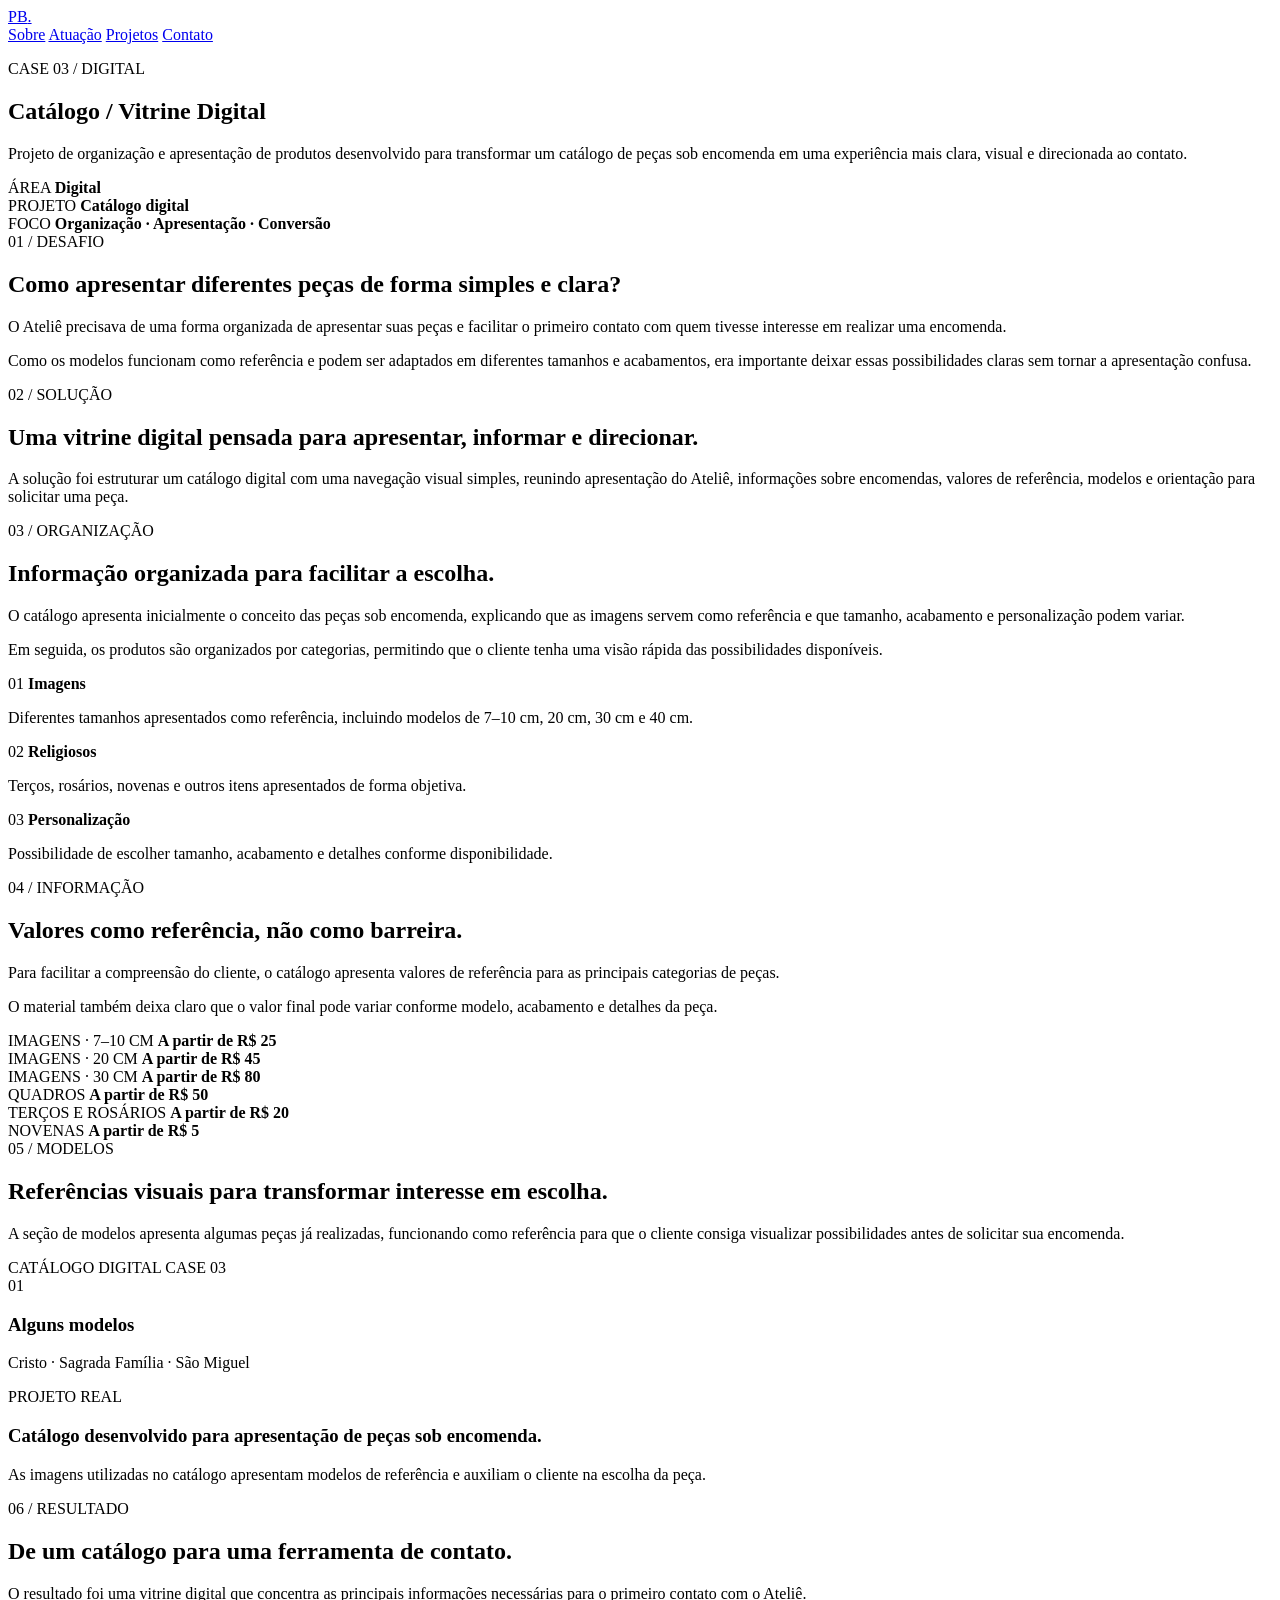
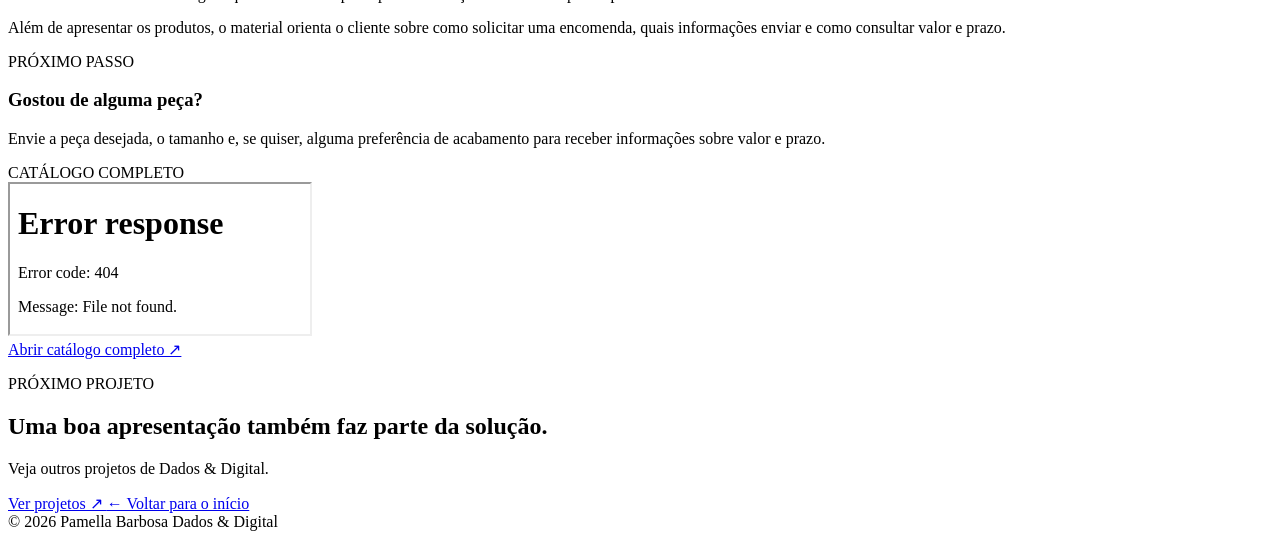
==== case-catalogo.html @ 84d7e85f "Create case-catalogo.html" ====
<!DOCTYPE html>
<html lang="pt-BR">
<head>
  <meta charset="UTF-8">
  <meta name="viewport" content="width=device-width, initial-scale=1.0">

  <meta
    name="description"
    content="Case — Catálogo / Vitrine Digital desenvolvido para apresentação de peças sob encomenda."
  >

  <title>Catálogo / Vitrine Digital | Pamella Barbosa</title>

  <link rel="stylesheet" href="case-catalogo.css">
</head>

<body>

  <!-- =====================================================
       HEADER
       ===================================================== -->

  <header class="header">
    <a class="logo" href="index.html">
      PB<span>.</span>
    </a>

    <nav>
      <a href="index.html#sobre">Sobre</a>
      <a href="index.html#frentes">Atuação</a>
      <a href="index.html#projetos">Projetos</a>
      <a href="index.html#contato">Contato</a>
    </nav>
  </header>


  <main>

    <!-- =====================================================
         HERO DA CASE
         ===================================================== -->

    <section class="case-hero">

      <div class="case-hero-content">

        <p class="section-label">
          CASE 03 / DIGITAL
        </p>

        <h1>
          Catálogo /
          <span>Vitrine Digital</span>
        </h1>

        <p class="case-intro">
          Projeto de organização e apresentação de produtos desenvolvido
          para transformar um catálogo de peças sob encomenda em uma
          experiência mais clara, visual e direcionada ao contato.
        </p>

      </div>


      <!-- =================================================
           META
           ================================================= -->

      <div class="case-meta">

        <div>
          <span>ÁREA</span>
          <strong>Digital</strong>
        </div>

        <div>
          <span>PROJETO</span>
          <strong>Catálogo digital</strong>
        </div>

        <div>
          <span>FOCO</span>
          <strong>Organização · Apresentação · Conversão</strong>
        </div>

      </div>

    </section>


    <!-- =====================================================
         DESAFIO
         ===================================================== -->

    <section class="case-section">

      <div class="section-label">
        01 / DESAFIO
      </div>

      <div class="case-grid">

        <h2>
          Como apresentar diferentes peças de forma simples e clara?
        </h2>

        <div class="case-text">

          <p>
            O Ateliê precisava de uma forma organizada de apresentar suas
            peças e facilitar o primeiro contato com quem tivesse interesse
            em realizar uma encomenda.
          </p>

          <p>
            Como os modelos funcionam como referência e podem ser adaptados
            em diferentes tamanhos e acabamentos, era importante deixar
            essas possibilidades claras sem tornar a apresentação confusa.
          </p>

        </div>

      </div>

    </section>


    <!-- =====================================================
         SOLUÇÃO
         ===================================================== -->

    <section class="case-section">

      <div class="section-label">
        02 / SOLUÇÃO
      </div>

      <div class="case-highlight">

        <h2>
          Uma vitrine digital pensada para apresentar,
          informar e direcionar.
        </h2>

        <p>
          A solução foi estruturar um catálogo digital com uma navegação
          visual simples, reunindo apresentação do Ateliê, informações
          sobre encomendas, valores de referência, modelos e orientação
          para solicitar uma peça.
        </p>

      </div>

    </section>


    <!-- =====================================================
         ORGANIZAÇÃO
         ===================================================== -->

    <section class="case-section">

      <div class="section-label">
        03 / ORGANIZAÇÃO
      </div>

      <div class="case-grid">

        <h2>
          Informação organizada para facilitar a escolha.
        </h2>

        <div class="case-text">

          <p>
            O catálogo apresenta inicialmente o conceito das peças sob
            encomenda, explicando que as imagens servem como referência
            e que tamanho, acabamento e personalização podem variar.
          </p>

          <p>
            Em seguida, os produtos são organizados por categorias,
            permitindo que o cliente tenha uma visão rápida das
            possibilidades disponíveis.
          </p>

        </div>

      </div>


      <!-- =================================================
           CATEGORIAS
           ================================================= -->

      <div class="technology-grid">

        <article class="technology">
          <span>01</span>

          <strong>Imagens</strong>

          <p>
            Diferentes tamanhos apresentados como referência,
            incluindo modelos de 7–10 cm, 20 cm, 30 cm e 40 cm.
          </p>
        </article>


        <article class="technology">
          <span>02</span>

          <strong>Religiosos</strong>

          <p>
            Terços, rosários, novenas e outros itens apresentados
            de forma objetiva.
          </p>
        </article>


        <article class="technology">
          <span>03</span>

          <strong>Personalização</strong>

          <p>
            Possibilidade de escolher tamanho, acabamento e detalhes
            conforme disponibilidade.
          </p>
        </article>

      </div>

    </section>


    <!-- =====================================================
         VALORES
         ===================================================== -->

    <section class="case-section">

      <div class="section-label">
        04 / INFORMAÇÃO
      </div>

      <div class="case-grid">

        <h2>
          Valores como referência, não como barreira.
        </h2>

        <div class="case-text">

          <p>
            Para facilitar a compreensão do cliente, o catálogo apresenta
            valores de referência para as principais categorias de peças.
          </p>

          <p>
            O material também deixa claro que o valor final pode variar
            conforme modelo, acabamento e detalhes da peça.
          </p>

        </div>

      </div>


      <!-- =================================================
           TABELA DE VALORES
           ================================================= -->

      <div class="price-list">

        <div class="price-item">
          <span>IMAGENS · 7–10 CM</span>
          <strong>A partir de R$ 25</strong>
        </div>

        <div class="price-item">
          <span>IMAGENS · 20 CM</span>
          <strong>A partir de R$ 45</strong>
        </div>

        <div class="price-item">
          <span>IMAGENS · 30 CM</span>
          <strong>A partir de R$ 80</strong>
        </div>

        <div class="price-item">
          <span>QUADROS</span>
          <strong>A partir de R$ 50</strong>
        </div>

        <div class="price-item">
          <span>TERÇOS E ROSÁRIOS</span>
          <strong>A partir de R$ 20</strong>
        </div>

        <div class="price-item">
          <span>NOVENAS</span>
          <strong>A partir de R$ 5</strong>
        </div>

      </div>

    </section>


    <!-- =====================================================
         MODELOS
         ===================================================== -->

    <section class="case-section">

      <div class="section-label">
        05 / MODELOS
      </div>

      <div class="case-grid">

        <h2>
          Referências visuais para transformar interesse em escolha.
        </h2>

        <div class="case-text">

          <p>
            A seção de modelos apresenta algumas peças já realizadas,
            funcionando como referência para que o cliente consiga
            visualizar possibilidades antes de solicitar sua encomenda.
          </p>

        </div>

      </div>


      <!-- =================================================
           PREVIEW DO CATÁLOGO
           ================================================= -->

      <div class="catalog-preview">

        <div class="catalog-frame">

          <div class="catalog-top">
            <span>CATÁLOGO DIGITAL</span>
            <span>CASE 03</span>
          </div>

          <div class="catalog-content">

            <span class="catalog-number">01</span>

            <h3>
              Alguns modelos
            </h3>

            <p>
              Cristo · Sagrada Família · São Miguel
            </p>

          </div>

        </div>


        <div class="catalog-info">

          <span>PROJETO REAL</span>

          <h3>
            Catálogo desenvolvido para apresentação
            de peças sob encomenda.
          </h3>

          <p>
            As imagens utilizadas no catálogo apresentam modelos
            de referência e auxiliam o cliente na escolha da peça.
          </p>

        </div>

      </div>

    </section>


    <!-- =====================================================
         RESULTADO
         ===================================================== -->

    <section class="case-section">

      <div class="section-label">
        06 / RESULTADO
      </div>

      <div class="case-grid">

        <h2>
          De um catálogo para uma ferramenta de contato.
        </h2>

        <div class="case-text">

          <p>
            O resultado foi uma vitrine digital que concentra as
            principais informações necessárias para o primeiro contato
            com o Ateliê.
          </p>

          <p>
            Além de apresentar os produtos, o material orienta o cliente
            sobre como solicitar uma encomenda, quais informações enviar
            e como consultar valor e prazo.
          </p>

        </div>

      </div>


      <!-- =================================================
           CTA DO CATÁLOGO
           ================================================= -->

      <div class="result-box">

        <span>PRÓXIMO PASSO</span>

        <h3>
          Gostou de alguma peça?
        </h3>

        <p>
          Envie a peça desejada, o tamanho e, se quiser,
          alguma preferência de acabamento para receber
          informações sobre valor e prazo.
        </p>

      </div>

    </section>


    <!-- =====================================================
         CATÁLOGO COMPLETO
         ===================================================== -->

    <section class="case-section catalog-final">

      <div class="section-label">
        CATÁLOGO COMPLETO
      </div>

      <div class="catalog-embed">

        <iframe
          src="catalogo.pdf"
          title="Catálogo digital"
        ></iframe>

      </div>

      <a
        class="button primary"
        href="catalogo.pdf"
        target="_blank"
        rel="noopener noreferrer"
      >
        Abrir catálogo completo ↗
      </a>

    </section>


    <!-- =====================================================
         CTA FINAL
         ===================================================== -->

    <section class="case-cta">

      <p class="section-label">
        PRÓXIMO PROJETO
      </p>

      <h2>
        Uma boa apresentação também faz parte da solução.
      </h2>

      <p>
        Veja outros projetos de Dados & Digital.
      </p>

      <a
        class="button primary"
        href="index.html#projetos"
      >
        Ver projetos ↗
      </a>

      <a
        class="back-link"
        href="index.html"
      >
        ← Voltar para o início
      </a>

    </section>

  </main>


  <!-- =====================================================
       FOOTER
       ===================================================== -->

  <footer>

    <span>
      © 2026 Pamella Barbosa
    </span>

    <span>
      Dados & Digital
    </span>

  </footer>

</body>
</html>
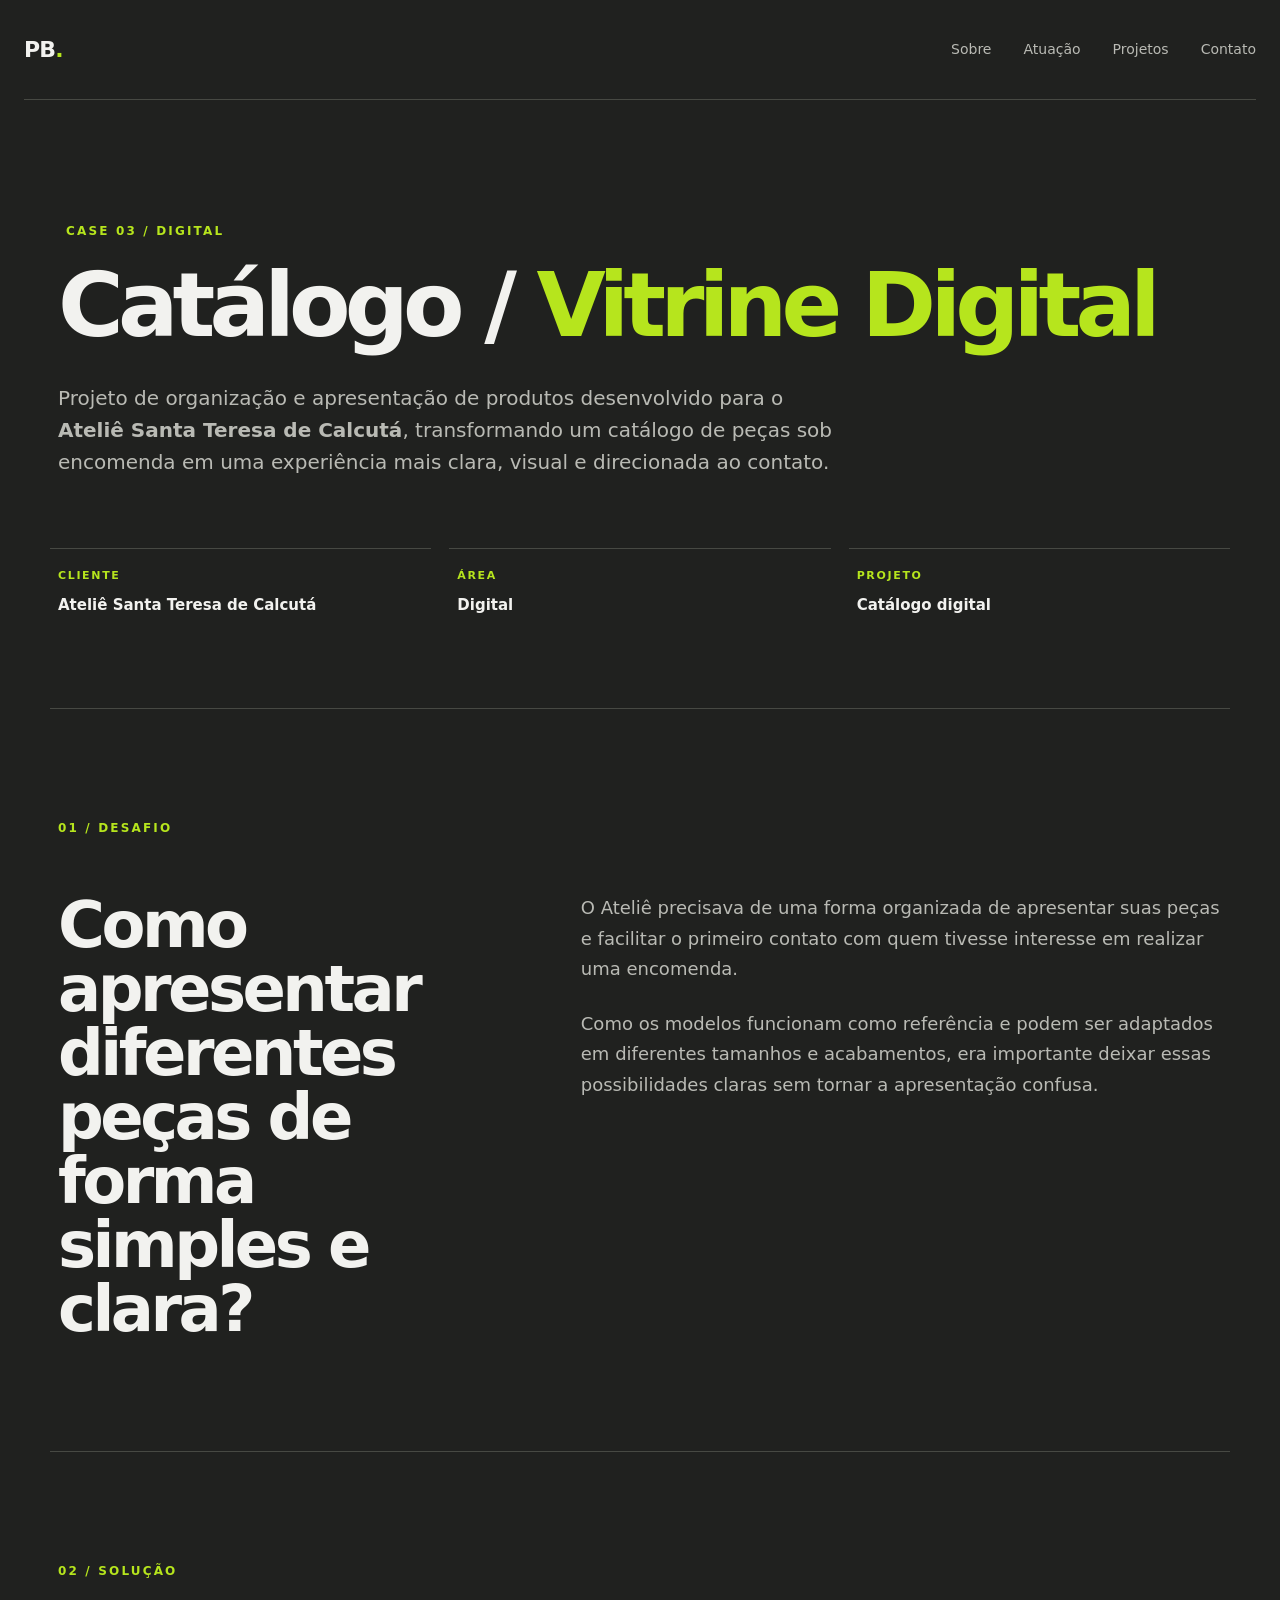
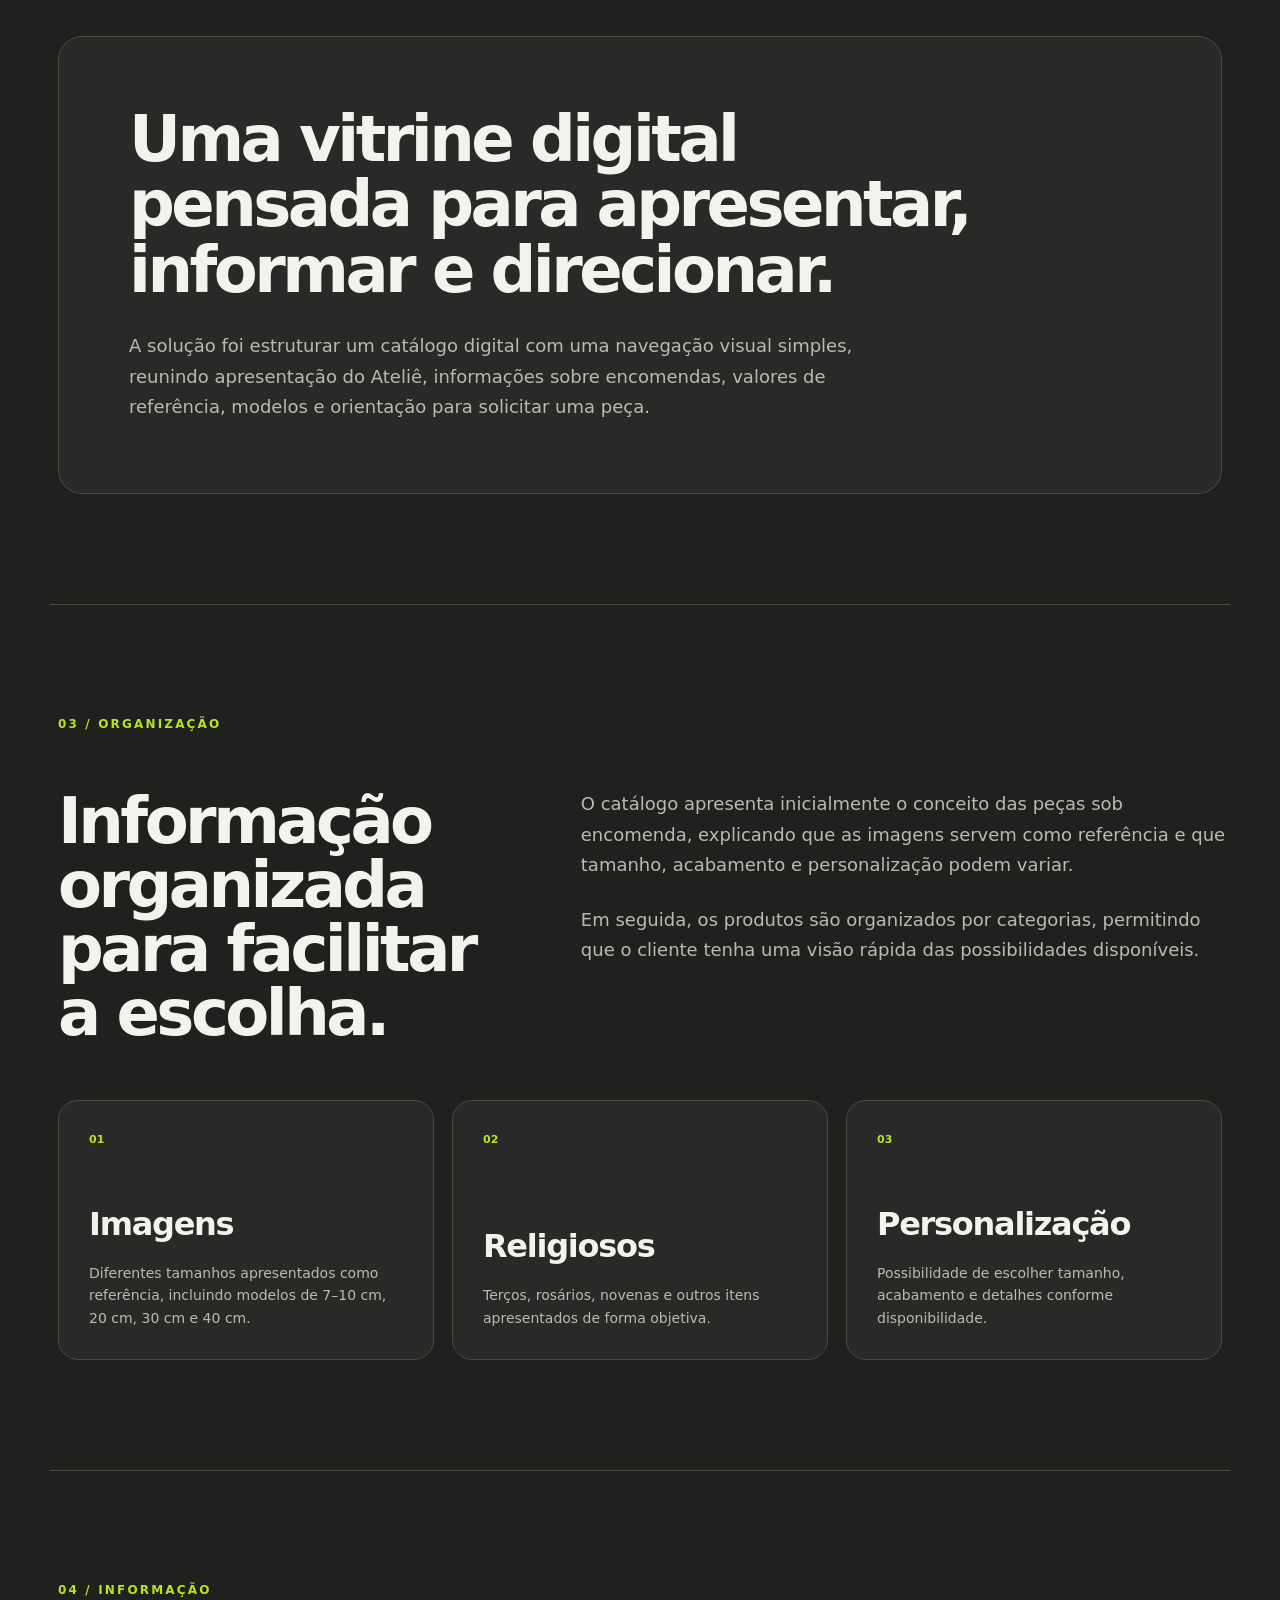
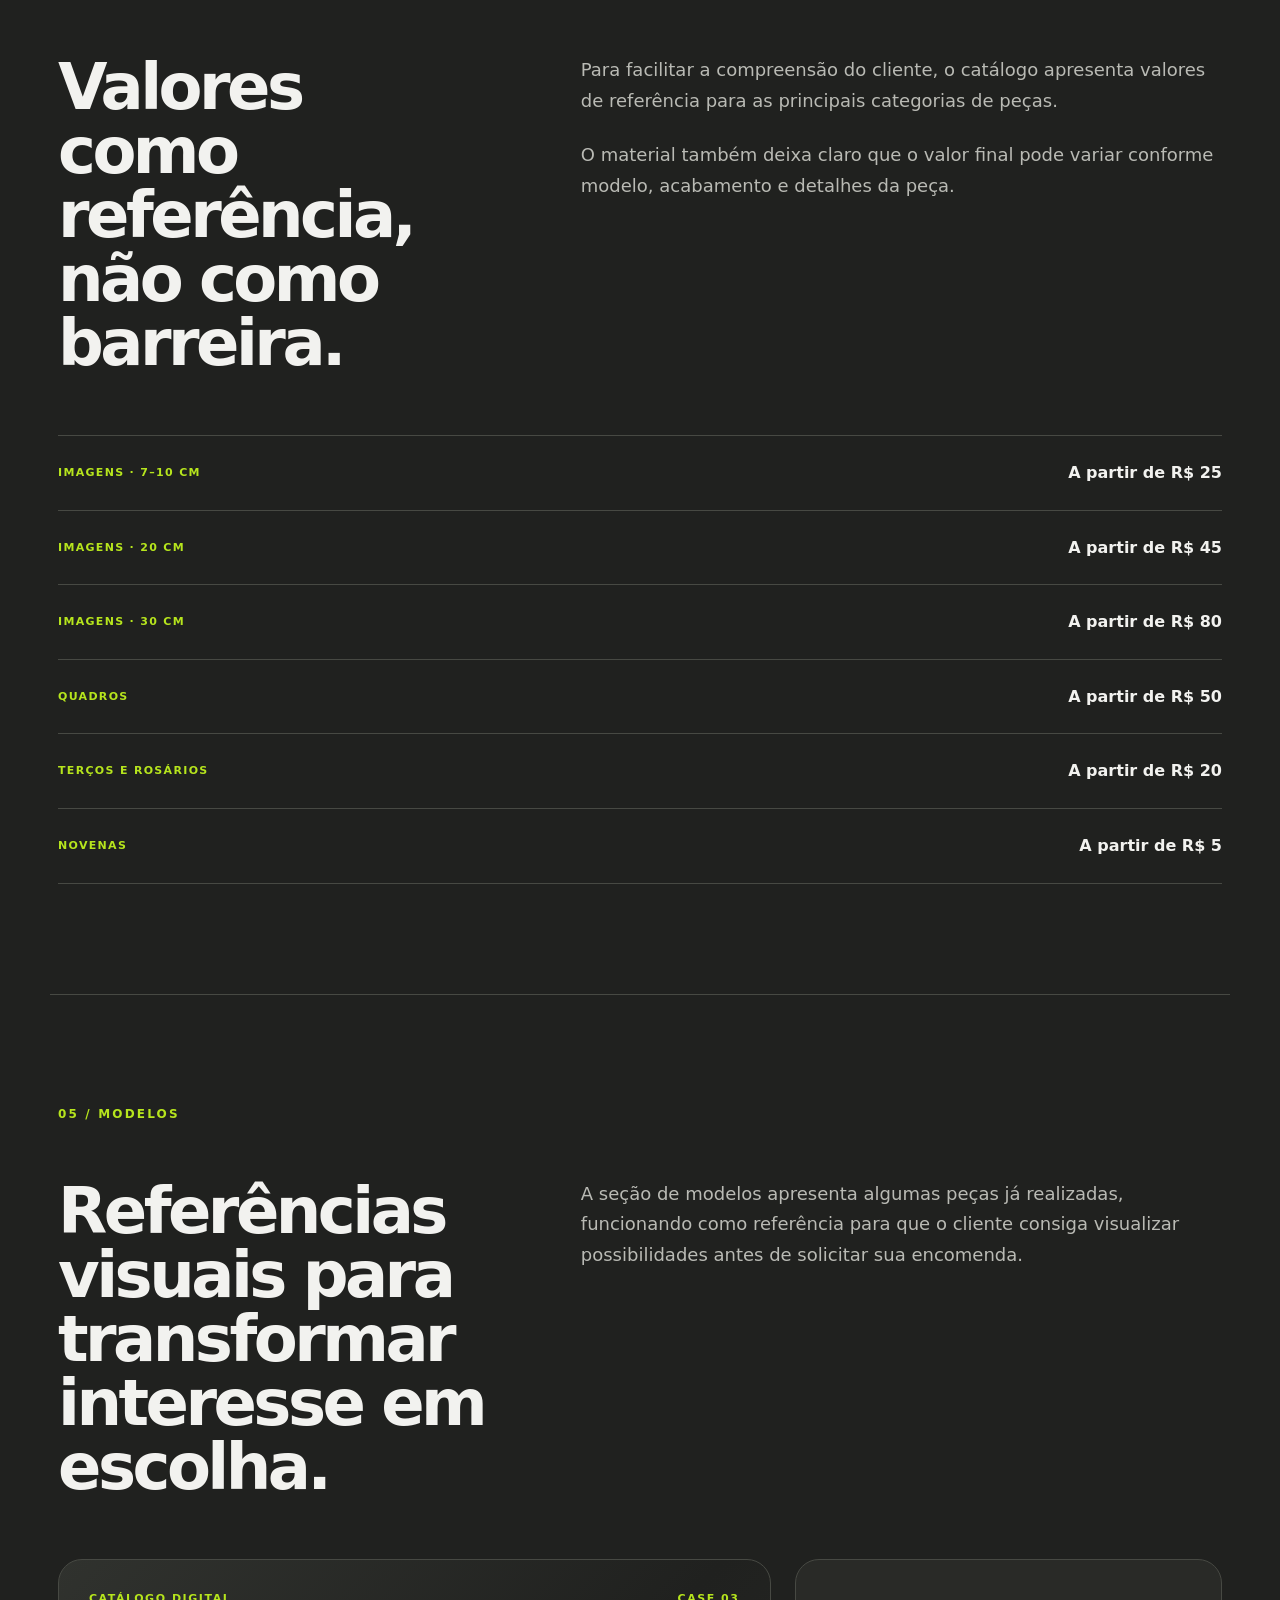
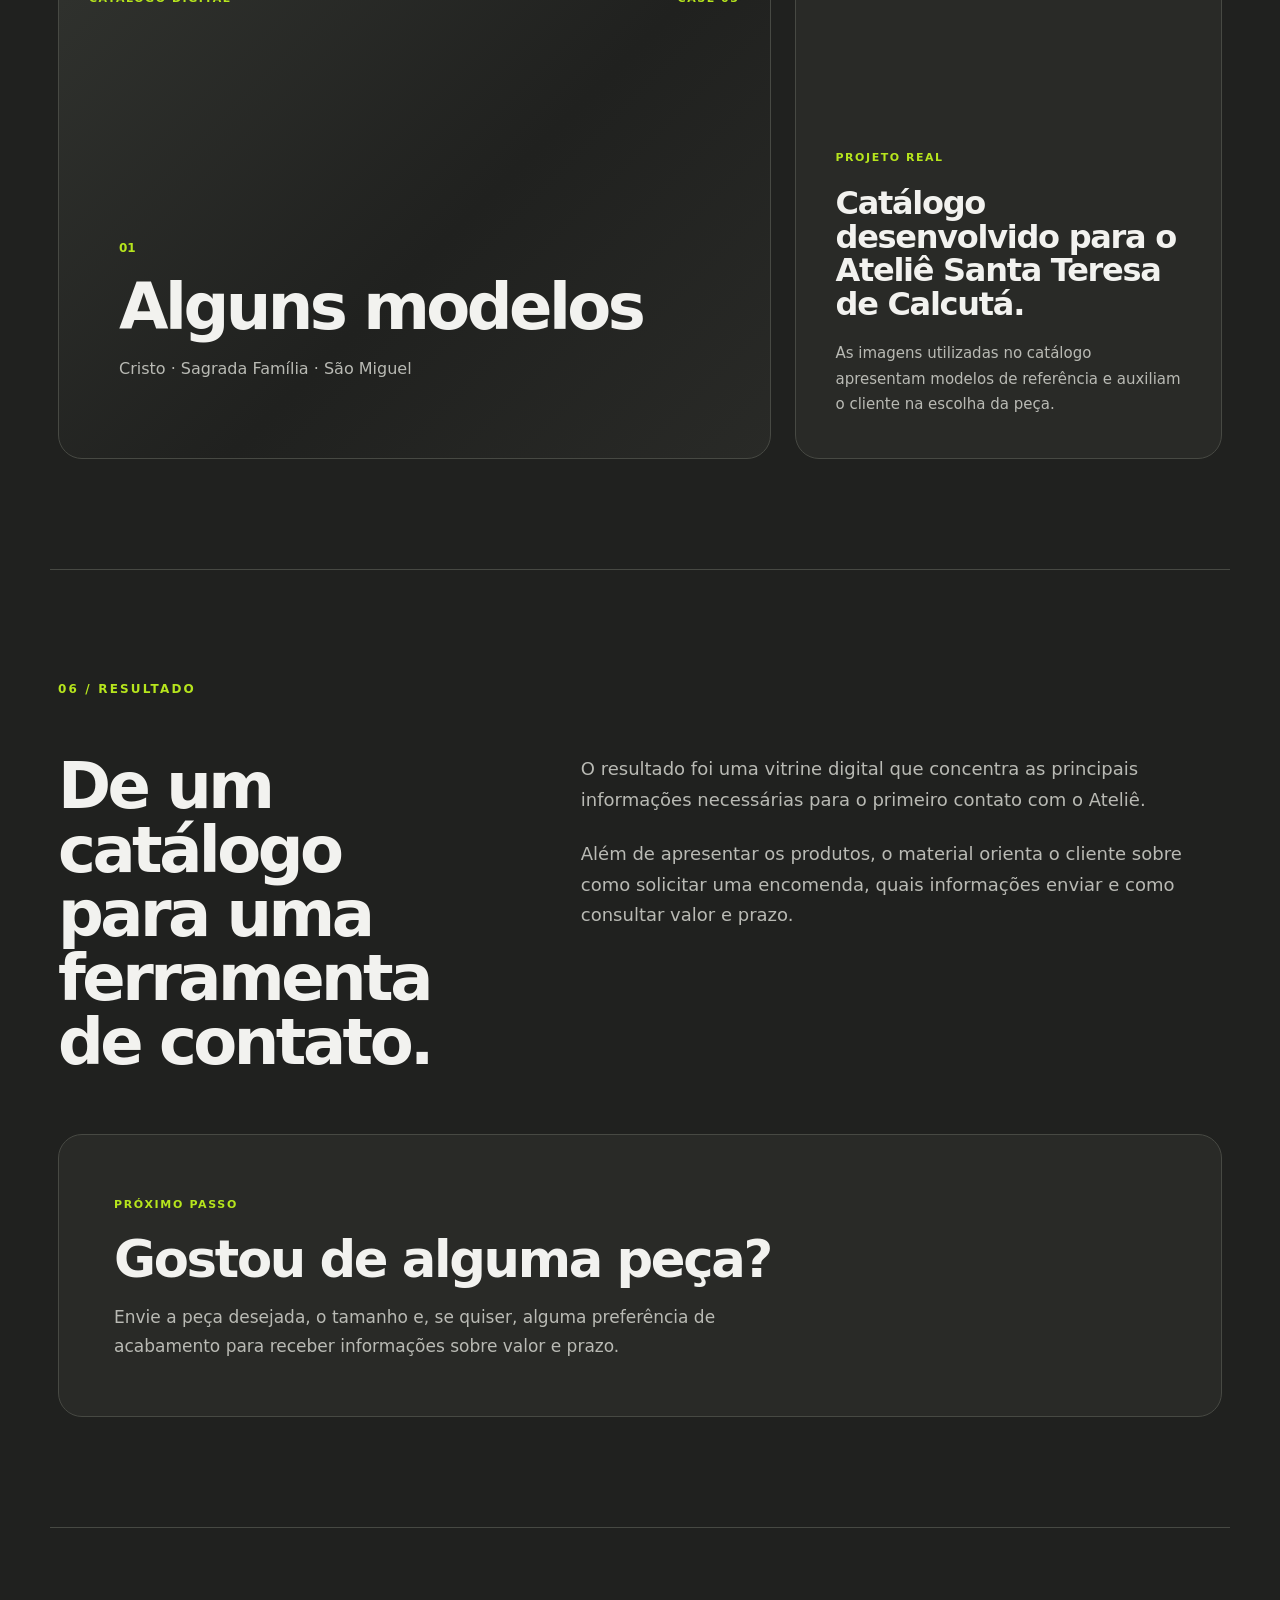
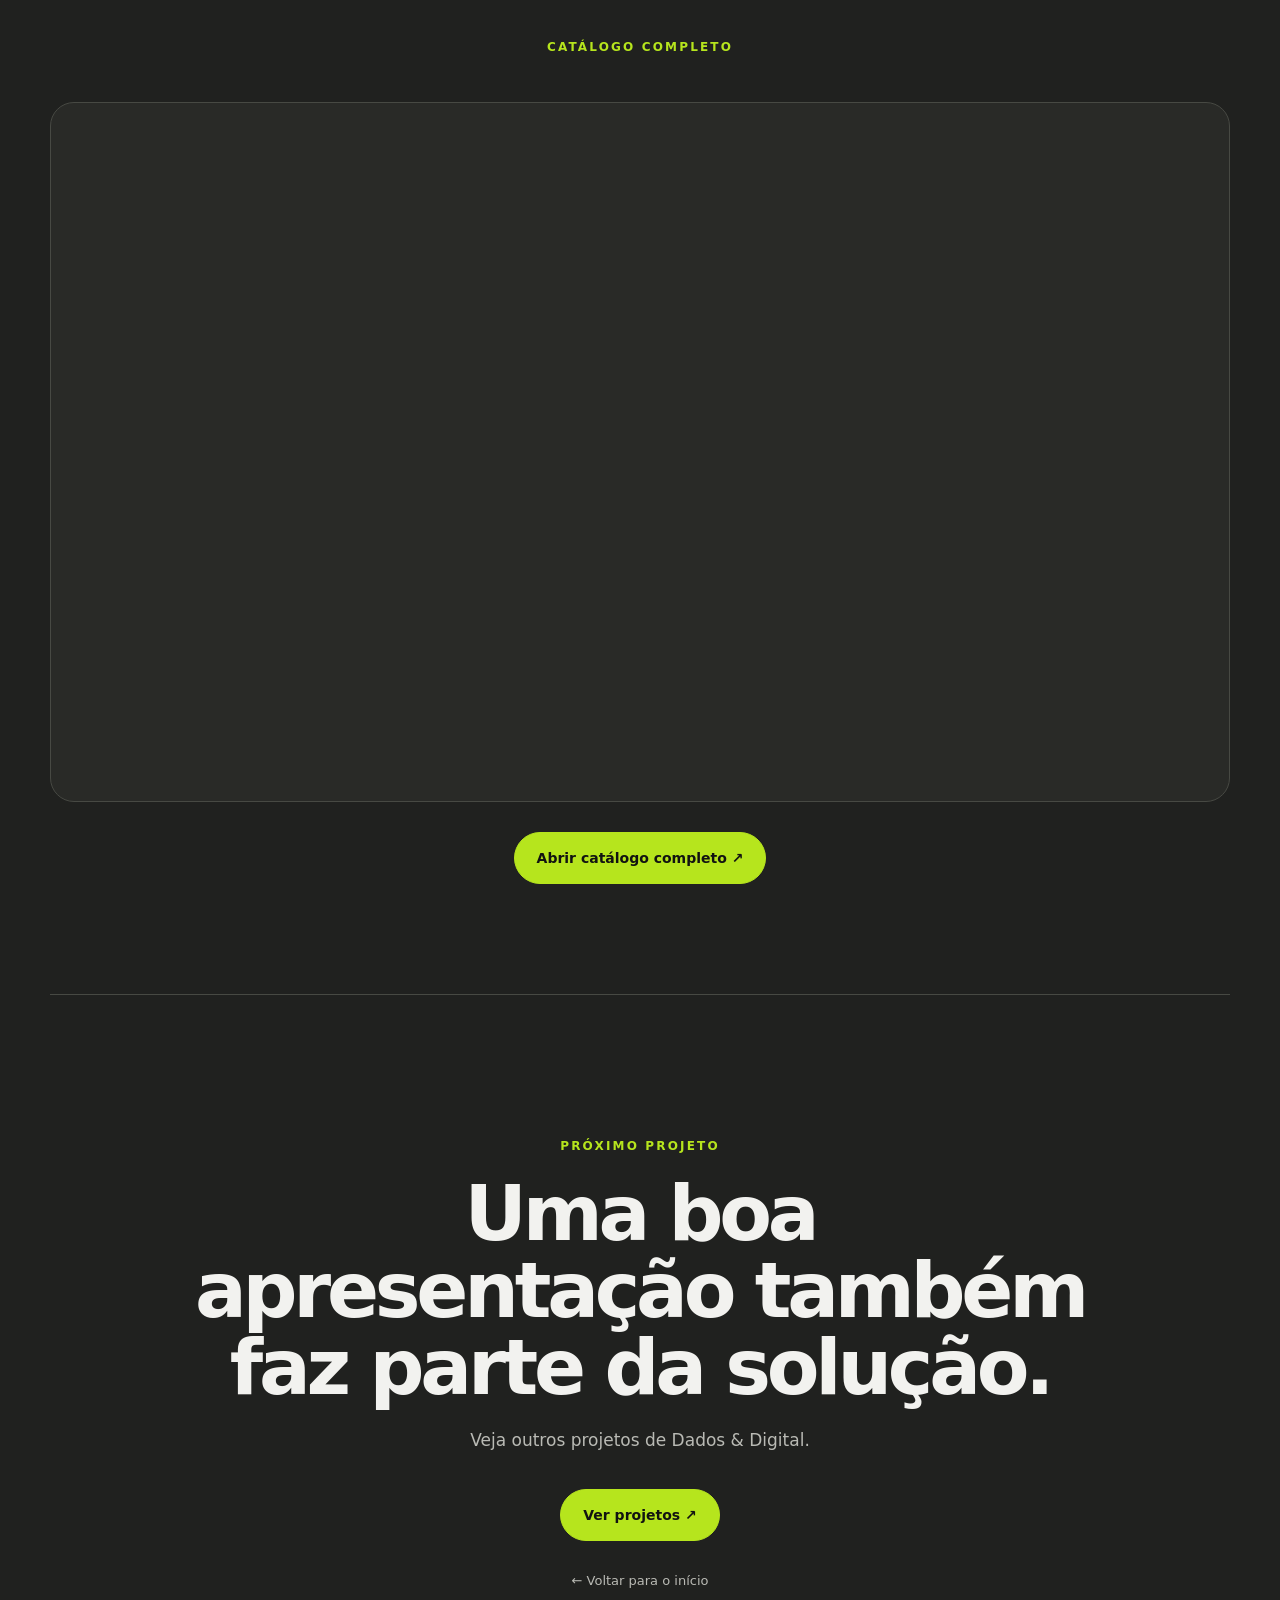
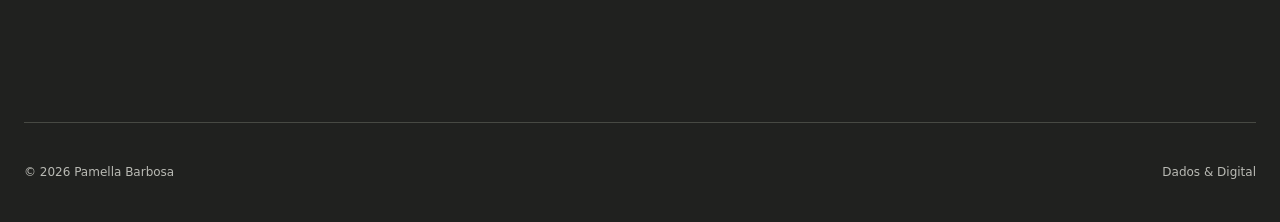
==== commit e3ad0e12: "Update case-catalogo.html" ====
--- a/case-catalogo.html
+++ b/case-catalogo.html
@@ -1,12 +1,17 @@
 <!DOCTYPE html>
 <html lang="pt-BR">
+
 <head>
   <meta charset="UTF-8">
-  <meta name="viewport" content="width=device-width, initial-scale=1.0">
+
+  <meta
+    name="viewport"
+    content="width=device-width, initial-scale=1.0"
+  >
 
   <meta
     name="description"
-    content="Case — Catálogo / Vitrine Digital desenvolvido para apresentação de peças sob encomenda."
+    content="Case — Catálogo / Vitrine Digital desenvolvido para apresentação de peças sob encomenda do Ateliê Santa Teresa de Calcutá."
   >
 
   <title>Catálogo / Vitrine Digital | Pamella Barbosa</title>
@@ -21,6 +26,7 @@
        ===================================================== -->
 
   <header class="header">
+
     <a class="logo" href="index.html">
       PB<span>.</span>
     </a>
@@ -31,6 +37,7 @@
       <a href="index.html#projetos">Projetos</a>
       <a href="index.html#contato">Contato</a>
     </nav>
+
   </header>
 
 
@@ -55,8 +62,9 @@
 
         <p class="case-intro">
           Projeto de organização e apresentação de produtos desenvolvido
-          para transformar um catálogo de peças sob encomenda em uma
-          experiência mais clara, visual e direcionada ao contato.
+          para o <strong>Ateliê Santa Teresa de Calcutá</strong>, transformando
+          um catálogo de peças sob encomenda em uma experiência mais clara,
+          visual e direcionada ao contato.
         </p>
 
       </div>
@@ -69,6 +77,11 @@
       <div class="case-meta">
 
         <div>
+          <span>CLIENTE</span>
+          <strong>Ateliê Santa Teresa de Calcutá</strong>
+        </div>
+
+        <div>
           <span>ÁREA</span>
           <strong>Digital</strong>
         </div>
@@ -76,11 +89,6 @@
         <div>
           <span>PROJETO</span>
           <strong>Catálogo digital</strong>
-        </div>
-
-        <div>
-          <span>FOCO</span>
-          <strong>Organização · Apresentação · Conversão</strong>
         </div>
 
       </div>
@@ -196,6 +204,7 @@
       <div class="technology-grid">
 
         <article class="technology">
+
           <span>01</span>
 
           <strong>Imagens</strong>
@@ -204,10 +213,12 @@
             Diferentes tamanhos apresentados como referência,
             incluindo modelos de 7–10 cm, 20 cm, 30 cm e 40 cm.
           </p>
+
         </article>
 
 
         <article class="technology">
+
           <span>02</span>
 
           <strong>Religiosos</strong>
@@ -216,10 +227,12 @@
             Terços, rosários, novenas e outros itens apresentados
             de forma objetiva.
           </p>
+
         </article>
 
 
         <article class="technology">
+
           <span>03</span>
 
           <strong>Personalização</strong>
@@ -228,6 +241,7 @@
             Possibilidade de escolher tamanho, acabamento e detalhes
             conforme disponibilidade.
           </p>
+
         </article>
 
       </div>
@@ -373,8 +387,8 @@
           <span>PROJETO REAL</span>
 
           <h3>
-            Catálogo desenvolvido para apresentação
-            de peças sob encomenda.
+            Catálogo desenvolvido para o
+            Ateliê Santa Teresa de Calcutá.
           </h3>
 
           <p>
@@ -460,15 +474,15 @@
       <div class="catalog-embed">
 
         <iframe
-          src="catalogo.pdf"
-          title="Catálogo digital"
+          src="assets/catalogo.pdf"
+          title="Catálogo digital do Ateliê Santa Teresa de Calcutá"
         ></iframe>
 
       </div>
 
       <a
         class="button primary"
-        href="catalogo.pdf"
+        href="assets/catalogo.pdf"
         target="_blank"
         rel="noopener noreferrer"
       >
--- a/case-catalogo.css
+++ b/case-catalogo.css
@@ -0,0 +1,748 @@
+:root {
+  --bg: #20211f;
+  --bg-soft: #292a27;
+  --text: #f2f2ef;
+  --muted: #b9bab4;
+  --line: #474943;
+  --lime: #b6e51d;
+  --lime-soft: #d4f66b;
+  --black: #121311;
+}
+
+* {
+  box-sizing: border-box;
+}
+
+html {
+  scroll-behavior: smooth;
+}
+
+body {
+  margin: 0;
+  background: var(--bg);
+  color: var(--text);
+  font-family: Inter, ui-sans-serif, system-ui, -apple-system,
+    BlinkMacSystemFont, "Segoe UI", sans-serif;
+  line-height: 1.6;
+  overflow-x: hidden;
+}
+
+a {
+  color: inherit;
+  text-decoration: none;
+}
+
+
+/* =====================================================
+   HEADER
+   ===================================================== */
+
+.header {
+  width: min(1240px, calc(100% - 48px));
+  margin: auto;
+  padding: 32px 0;
+  display: flex;
+  justify-content: space-between;
+  align-items: center;
+  border-bottom: 1px solid var(--line);
+}
+
+.logo {
+  font-weight: 800;
+  font-size: 22px;
+  letter-spacing: -.04em;
+}
+
+.logo span {
+  color: var(--lime);
+}
+
+nav {
+  display: flex;
+  gap: 32px;
+  font-size: 14px;
+  color: var(--muted);
+}
+
+nav a {
+  transition: color .2s ease;
+}
+
+nav a:hover {
+  color: var(--lime);
+}
+
+
+/* =====================================================
+   ELEMENTOS GERAIS
+   ===================================================== */
+
+.section-label {
+  display: block;
+  color: var(--lime);
+  font-size: 12px;
+  font-weight: 800;
+  letter-spacing: .18em;
+  margin-left: 8px;
+}
+
+.button {
+  display: inline-block;
+  padding: 14px 22px;
+  border-radius: 999px;
+  border: 1px solid var(--line);
+  font-weight: 700;
+  font-size: 14px;
+  transition: .2s ease;
+}
+
+.primary {
+  background: var(--lime);
+  color: var(--black);
+  border-color: var(--lime);
+}
+
+.primary:hover {
+  background: var(--lime-soft);
+  border-color: var(--lime-soft);
+}
+
+
+/* =====================================================
+   HERO DA CASE
+   ===================================================== */
+
+.case-hero {
+  width: min(1180px, calc(100% - 48px));
+  margin: auto;
+  padding: 110px 0 90px;
+  border-bottom: 1px solid var(--line);
+}
+
+.case-hero-content {
+  padding-left: 8px;
+}
+
+.case-hero h1 {
+  max-width: 1100px;
+  font-size: clamp(54px, 7vw, 96px);
+  line-height: .94;
+  letter-spacing: -.065em;
+  margin: 22px 0 34px;
+}
+
+.case-hero h1 span {
+  color: var(--lime);
+}
+
+.case-intro {
+  max-width: 780px;
+  color: var(--muted);
+  font-size: 20px;
+  line-height: 1.6;
+  margin: 0;
+}
+
+
+/* =====================================================
+   META
+   ===================================================== */
+
+.case-meta {
+  display: grid;
+  grid-template-columns: repeat(3, 1fr);
+  gap: 18px;
+  margin-top: 70px;
+}
+
+.case-meta div {
+  border-top: 1px solid var(--line);
+  padding: 18px 0 0 8px;
+}
+
+.case-meta span {
+  display: block;
+  color: var(--lime);
+  font-size: 11px;
+  font-weight: 800;
+  letter-spacing: .15em;
+  margin-bottom: 8px;
+}
+
+.case-meta strong {
+  font-size: 15px;
+  font-weight: 600;
+}
+
+
+/* =====================================================
+   SEÇÕES
+   ===================================================== */
+
+.case-section {
+  width: min(1180px, calc(100% - 48px));
+  margin: auto;
+  padding: 110px 0;
+  border-bottom: 1px solid var(--line);
+}
+
+
+/* =====================================================
+   GRID PRINCIPAL
+   ===================================================== */
+
+.case-grid {
+  display: grid;
+  grid-template-columns: .8fr 1.2fr;
+  gap: 90px;
+  margin-top: 55px;
+  padding-left: 8px;
+}
+
+.case-grid h2 {
+  font-size: clamp(40px, 5vw, 64px);
+  line-height: 1;
+  letter-spacing: -.055em;
+  margin: 0;
+}
+
+.case-text {
+  max-width: 700px;
+}
+
+.case-text p {
+  color: var(--muted);
+  font-size: 18px;
+  line-height: 1.7;
+  margin: 0 0 24px;
+}
+
+.case-text p:last-child {
+  margin-bottom: 0;
+}
+
+
+/* =====================================================
+   DESTAQUE
+   ===================================================== */
+
+.case-highlight {
+  margin-top: 55px;
+  margin-left: 8px;
+  margin-right: 8px;
+  padding: 70px;
+  border: 1px solid var(--line);
+  border-radius: 24px;
+  background: var(--bg-soft);
+}
+
+.case-highlight h2 {
+  max-width: 900px;
+  font-size: clamp(40px, 5vw, 66px);
+  line-height: 1.02;
+  letter-spacing: -.055em;
+  margin: 0 0 28px;
+}
+
+.case-highlight p {
+  max-width: 760px;
+  color: var(--muted);
+  font-size: 18px;
+  line-height: 1.7;
+  margin: 0;
+}
+
+
+/* =====================================================
+   CATEGORIAS
+   ===================================================== */
+
+.technology-grid {
+  display: grid;
+  grid-template-columns: repeat(3, 1fr);
+  gap: 18px;
+  margin-top: 55px;
+  padding: 0 8px;
+}
+
+.technology {
+  min-height: 260px;
+  padding: 30px;
+  border: 1px solid var(--line);
+  border-radius: 20px;
+  background: var(--bg-soft);
+  display: flex;
+  flex-direction: column;
+}
+
+.technology span {
+  color: var(--lime);
+  font-size: 11px;
+  font-weight: 800;
+}
+
+.technology strong {
+  font-size: 32px;
+  margin-top: auto;
+  letter-spacing: -.04em;
+}
+
+.technology p {
+  color: var(--muted);
+  font-size: 14px;
+  line-height: 1.6;
+  margin: 12px 0 0;
+}
+
+
+/* =====================================================
+   VALORES
+   ===================================================== */
+
+.price-list {
+  margin: 60px 8px 0;
+  border-top: 1px solid var(--line);
+}
+
+.price-item {
+  display: flex;
+  justify-content: space-between;
+  align-items: center;
+  gap: 30px;
+  padding: 24px 0;
+  border-bottom: 1px solid var(--line);
+}
+
+.price-item span {
+  color: var(--lime);
+  font-size: 11px;
+  font-weight: 800;
+  letter-spacing: .12em;
+}
+
+.price-item strong {
+  font-size: 16px;
+  font-weight: 600;
+}
+
+
+/* =====================================================
+   PREVIEW DO CATÁLOGO
+   ===================================================== */
+
+.catalog-preview {
+  display: grid;
+  grid-template-columns: 1.25fr .75fr;
+  gap: 24px;
+  margin: 60px 8px 0;
+}
+
+
+/* =====================================================
+   MOCKUP DO CATÁLOGO
+   ===================================================== */
+
+.catalog-frame {
+  min-height: 500px;
+  border: 1px solid var(--line);
+  border-radius: 24px;
+  background:
+    linear-gradient(
+      135deg,
+      #30322e 0%,
+      #20211f 55%,
+      #292a27 100%
+    );
+  padding: 30px;
+  display: flex;
+  flex-direction: column;
+  justify-content: space-between;
+}
+
+.catalog-top {
+  display: flex;
+  justify-content: space-between;
+  color: var(--lime);
+  font-size: 11px;
+  font-weight: 800;
+  letter-spacing: .14em;
+}
+
+.catalog-content {
+  padding: 30px;
+}
+
+.catalog-number {
+  color: var(--lime);
+  font-size: 12px;
+  font-weight: 800;
+}
+
+.catalog-content h3 {
+  font-size: clamp(40px, 5vw, 68px);
+  line-height: .95;
+  letter-spacing: -.055em;
+  margin: 18px 0;
+}
+
+.catalog-content p {
+  color: var(--muted);
+  font-size: 16px;
+}
+
+
+/* =====================================================
+   INFORMAÇÃO DO PREVIEW
+   ===================================================== */
+
+.catalog-info {
+  border: 1px solid var(--line);
+  border-radius: 24px;
+  background: var(--bg-soft);
+  padding: 40px;
+  display: flex;
+  flex-direction: column;
+  justify-content: flex-end;
+}
+
+.catalog-info > span {
+  color: var(--lime);
+  font-size: 11px;
+  font-weight: 800;
+  letter-spacing: .14em;
+}
+
+.catalog-info h3 {
+  font-size: 32px;
+  line-height: 1.05;
+  letter-spacing: -.04em;
+  margin: 20px 0;
+}
+
+.catalog-info p {
+  color: var(--muted);
+  font-size: 15px;
+  line-height: 1.7;
+  margin: 0;
+}
+
+
+/* =====================================================
+   RESULTADO
+   ===================================================== */
+
+.result-box {
+  margin: 60px 8px 0;
+  padding: 55px;
+  border: 1px solid var(--line);
+  border-radius: 24px;
+  background: var(--bg-soft);
+}
+
+.result-box > span {
+  color: var(--lime);
+  font-size: 11px;
+  font-weight: 800;
+  letter-spacing: .15em;
+}
+
+.result-box h3 {
+  font-size: clamp(34px, 4vw, 52px);
+  line-height: 1;
+  letter-spacing: -.045em;
+  margin: 18px 0;
+}
+
+.result-box p {
+  max-width: 650px;
+  color: var(--muted);
+  font-size: 17px;
+  line-height: 1.7;
+  margin: 0;
+}
+
+
+/* =====================================================
+   CATÁLOGO COMPLETO
+   ===================================================== */
+
+.catalog-final {
+  text-align: center;
+}
+
+.catalog-final .section-label {
+  margin-left: 0;
+  margin-bottom: 45px;
+}
+
+.catalog-embed {
+  width: 100%;
+  height: 700px;
+  margin-bottom: 30px;
+  border: 1px solid var(--line);
+  border-radius: 24px;
+  overflow: hidden;
+  background: var(--bg-soft);
+}
+
+.catalog-embed iframe {
+  width: 100%;
+  height: 100%;
+  border: 0;
+}
+
+
+/* =====================================================
+   CTA FINAL
+   ===================================================== */
+
+.case-cta {
+  width: min(1180px, calc(100% - 48px));
+  margin: auto;
+  padding: 130px 8px;
+  text-align: center;
+}
+
+.case-cta .section-label {
+  margin-left: 0;
+}
+
+.case-cta h2 {
+  max-width: 900px;
+  margin: 20px auto;
+  font-size: clamp(44px, 6vw, 78px);
+  line-height: 1;
+  letter-spacing: -.055em;
+}
+
+.case-cta > p:not(.section-label) {
+  max-width: 600px;
+  margin: 0 auto 35px;
+  color: var(--muted);
+  font-size: 17px;
+}
+
+.back-link {
+  display: block;
+  width: fit-content;
+  margin: 30px auto 0;
+  color: var(--muted);
+  font-size: 13px;
+  transition: color .2s ease;
+}
+
+.back-link:hover {
+  color: var(--lime);
+}
+
+
+/* =====================================================
+   FOOTER
+   ===================================================== */
+
+footer {
+  width: min(1240px, calc(100% - 48px));
+  margin: auto;
+  padding: 40px 0;
+  display: flex;
+  justify-content: space-between;
+  color: var(--muted);
+  font-size: 12px;
+  border-top: 1px solid var(--line);
+}
+
+
+/* =====================================================
+   RESPONSIVIDADE
+   ===================================================== */
+
+@media (max-width: 1000px) {
+
+  nav {
+    display: none;
+  }
+
+  .case-hero {
+    padding: 90px 0 80px;
+  }
+
+  .case-section {
+    padding: 90px 0;
+  }
+
+  .case-grid {
+    grid-template-columns: 1fr;
+    gap: 40px;
+  }
+
+  .technology-grid {
+    grid-template-columns: 1fr;
+  }
+
+  .case-meta {
+    grid-template-columns: 1fr;
+    gap: 30px;
+  }
+
+  .catalog-preview {
+    grid-template-columns: 1fr;
+  }
+
+  .case-highlight {
+    padding: 50px;
+  }
+
+  .catalog-embed {
+    height: 600px;
+  }
+}
+
+
+/* =====================================================
+   TABLET
+   ===================================================== */
+
+@media (max-width: 850px) {
+
+  .case-hero {
+    padding: 80px 0;
+  }
+
+  .case-section {
+    padding: 80px 0;
+  }
+
+  .case-grid {
+    gap: 35px;
+  }
+
+  .case-highlight {
+    padding: 40px;
+  }
+
+  .catalog-frame {
+    min-height: 430px;
+  }
+
+  .process-item {
+    grid-template-columns: 60px 1fr;
+    gap: 20px;
+  }
+
+  .catalog-embed {
+    height: 500px;
+  }
+}
+
+
+/* =====================================================
+   MOBILE
+   ===================================================== */
+
+@media (max-width: 520px) {
+
+  .header,
+  .case-hero,
+  .case-section,
+  .case-cta,
+  footer {
+    width: calc(100% - 32px);
+  }
+
+  .header {
+    padding: 25px 0;
+  }
+
+  .case-hero {
+    padding-top: 70px;
+  }
+
+  .case-hero-content,
+  .case-grid {
+    padding-left: 4px;
+  }
+
+  .case-hero h1 {
+    font-size: 54px;
+  }
+
+  .case-intro {
+    font-size: 18px;
+  }
+
+  .case-meta {
+    margin-top: 55px;
+  }
+
+  .case-meta div {
+    padding-left: 4px;
+  }
+
+  .case-grid h2 {
+    font-size: 42px;
+  }
+
+  .case-highlight {
+    margin-left: 4px;
+    margin-right: 4px;
+    padding: 30px;
+  }
+
+  .technology-grid {
+    padding: 0 4px;
+  }
+
+  .technology {
+    min-height: 230px;
+    padding: 24px;
+  }
+
+  .price-list {
+    margin-left: 4px;
+    margin-right: 4px;
+  }
+
+  .price-item {
+    align-items: flex-start;
+    flex-direction: column;
+    gap: 8px;
+  }
+
+  .catalog-preview {
+    margin-left: 4px;
+    margin-right: 4px;
+  }
+
+  .catalog-frame {
+    min-height: 380px;
+    padding: 22px;
+  }
+
+  .catalog-content {
+    padding: 10px;
+  }
+
+  .catalog-info {
+    padding: 30px;
+  }
+
+  .result-box {
+    margin-left: 4px;
+    margin-right: 4px;
+    padding: 30px;
+  }
+
+  .catalog-embed {
+    height: 450px;
+    border-radius: 18px;
+  }
+
+  .case-cta {
+    padding: 100px 4px;
+  }
+
+  footer {
+    flex-direction: column;
+    gap: 8px;
+  }
+}
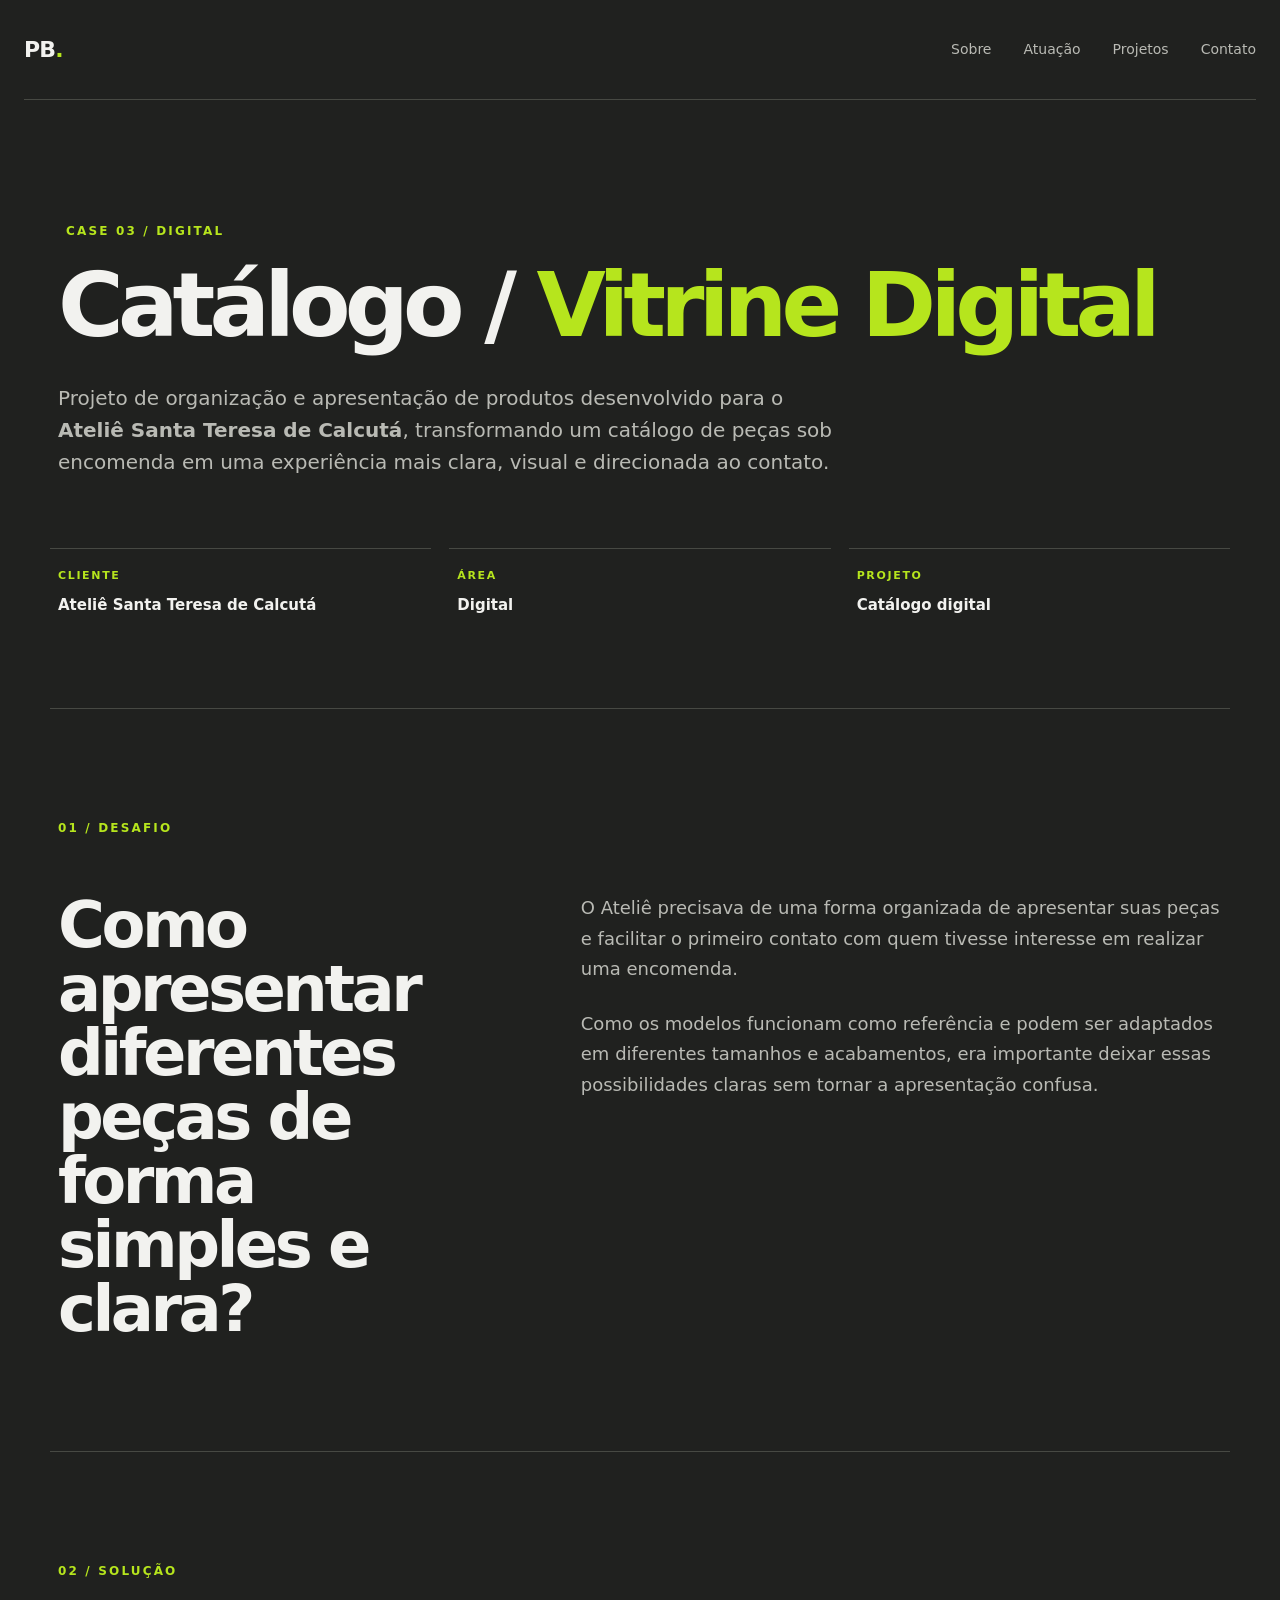
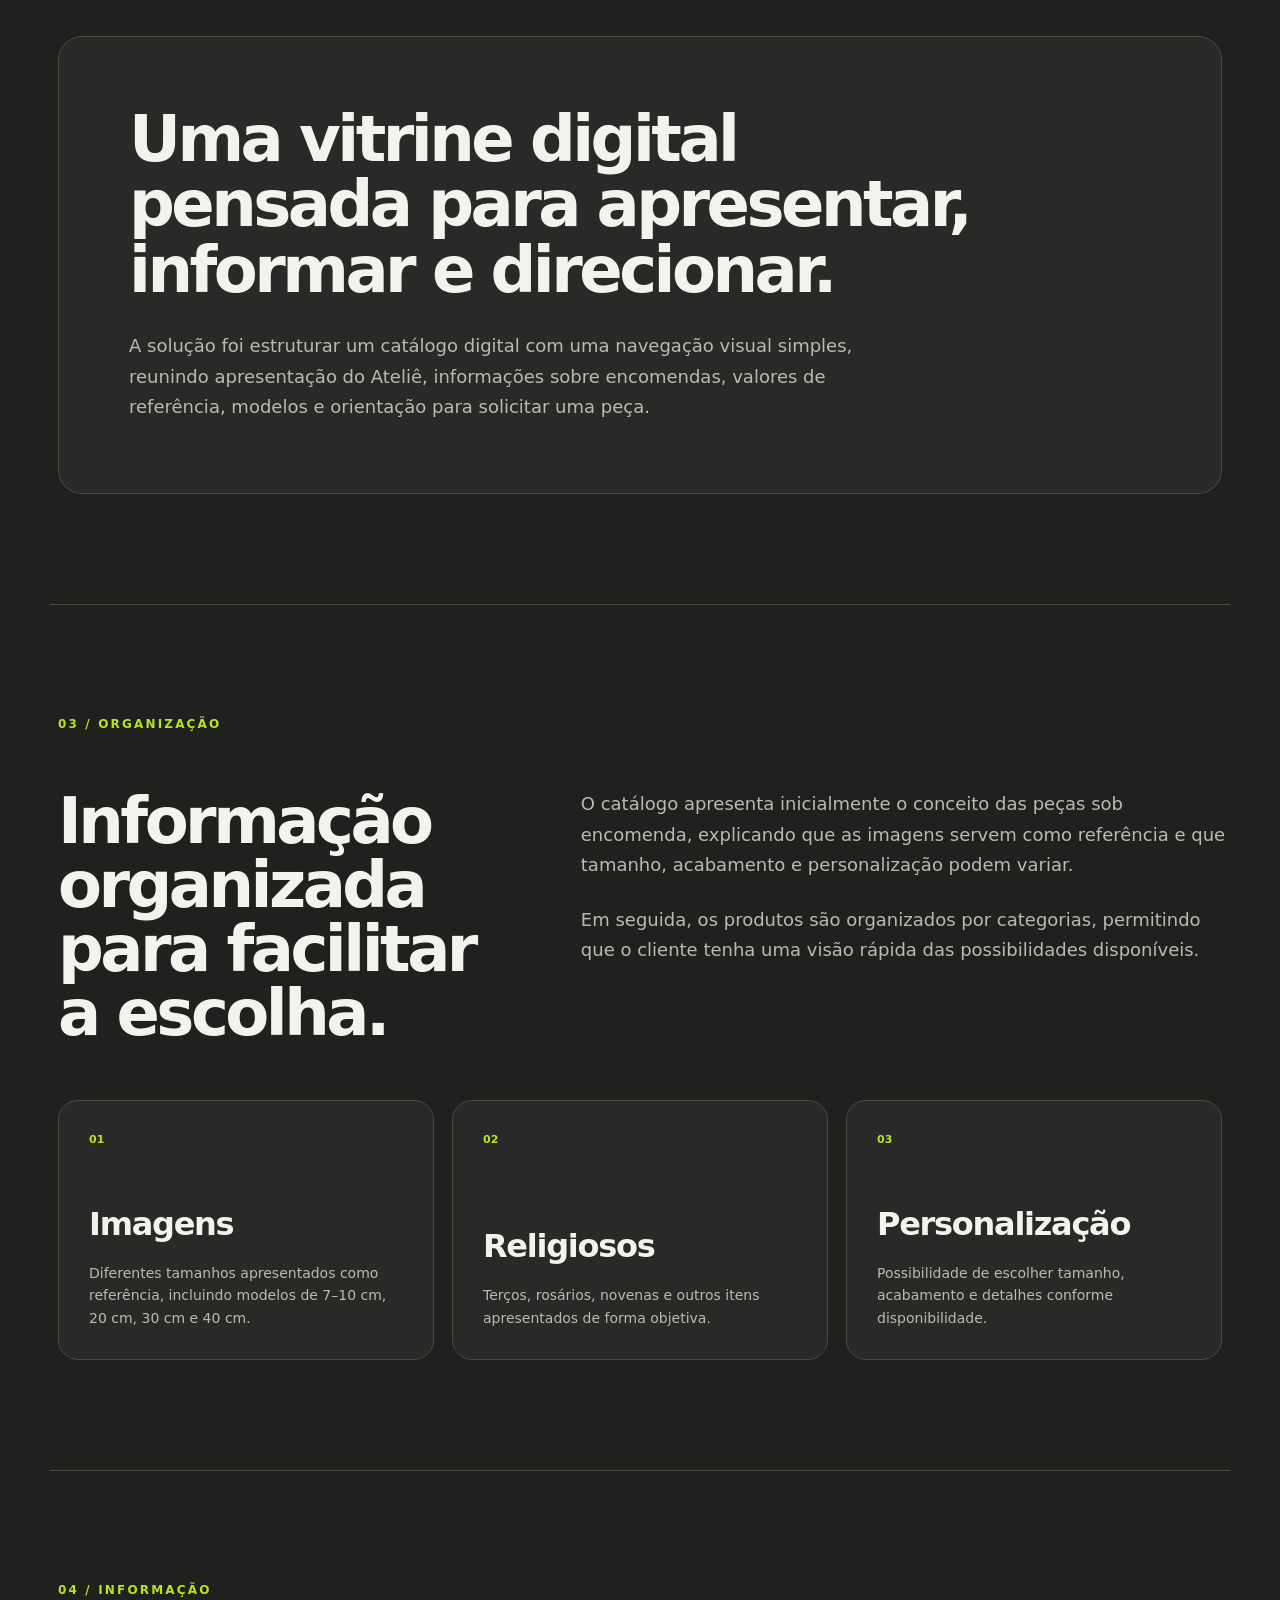
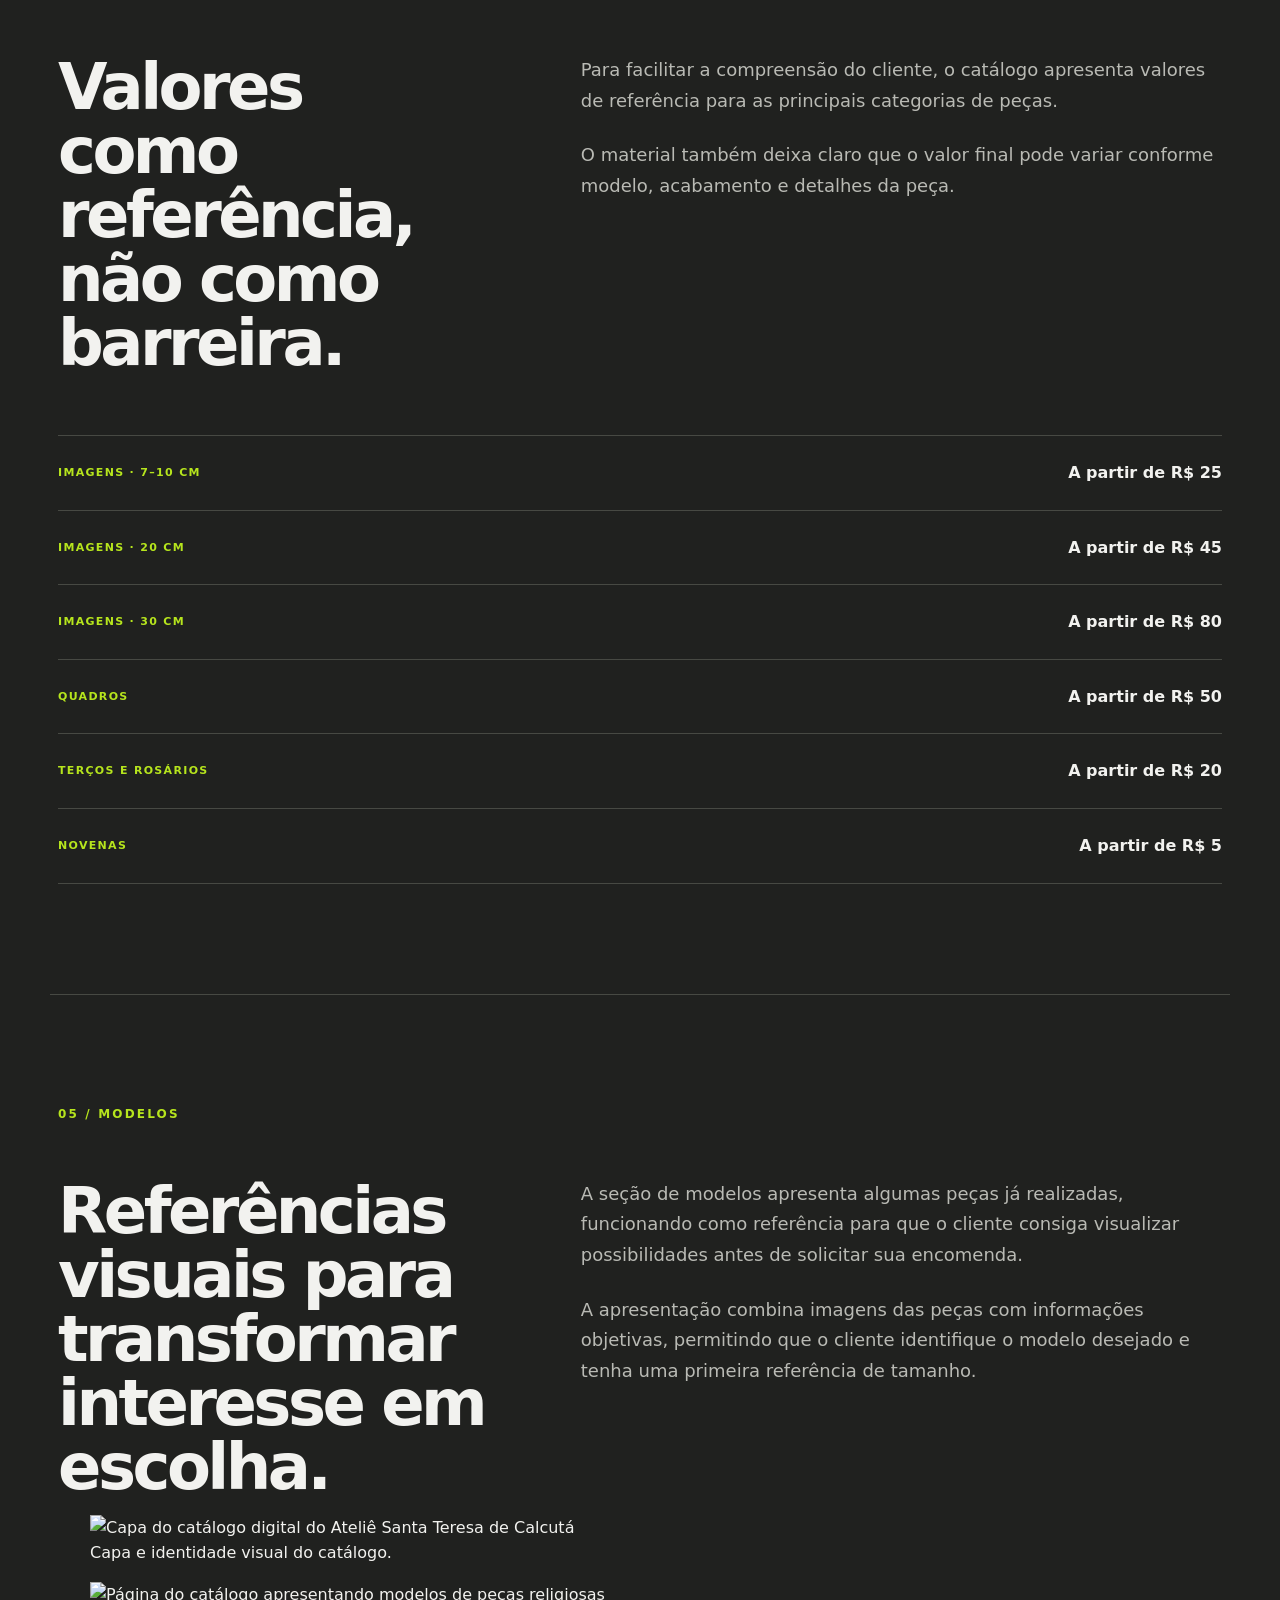
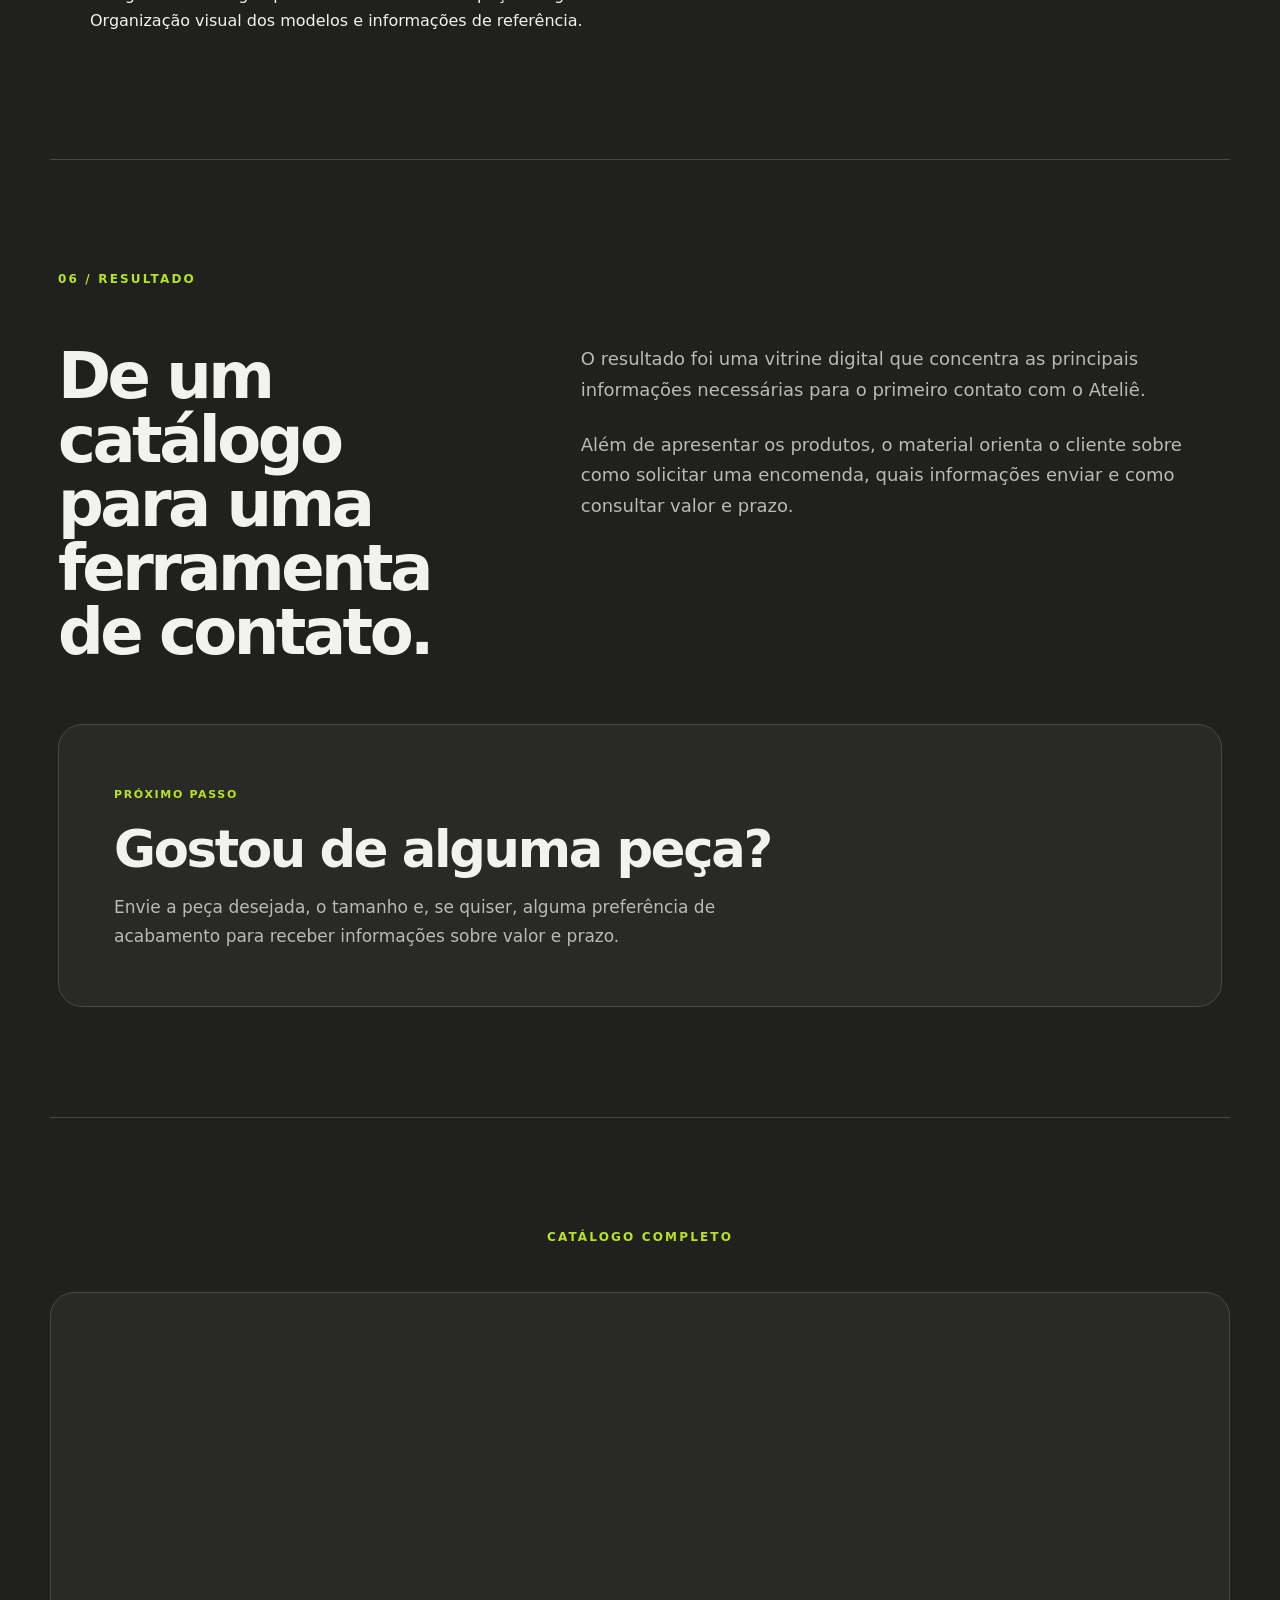
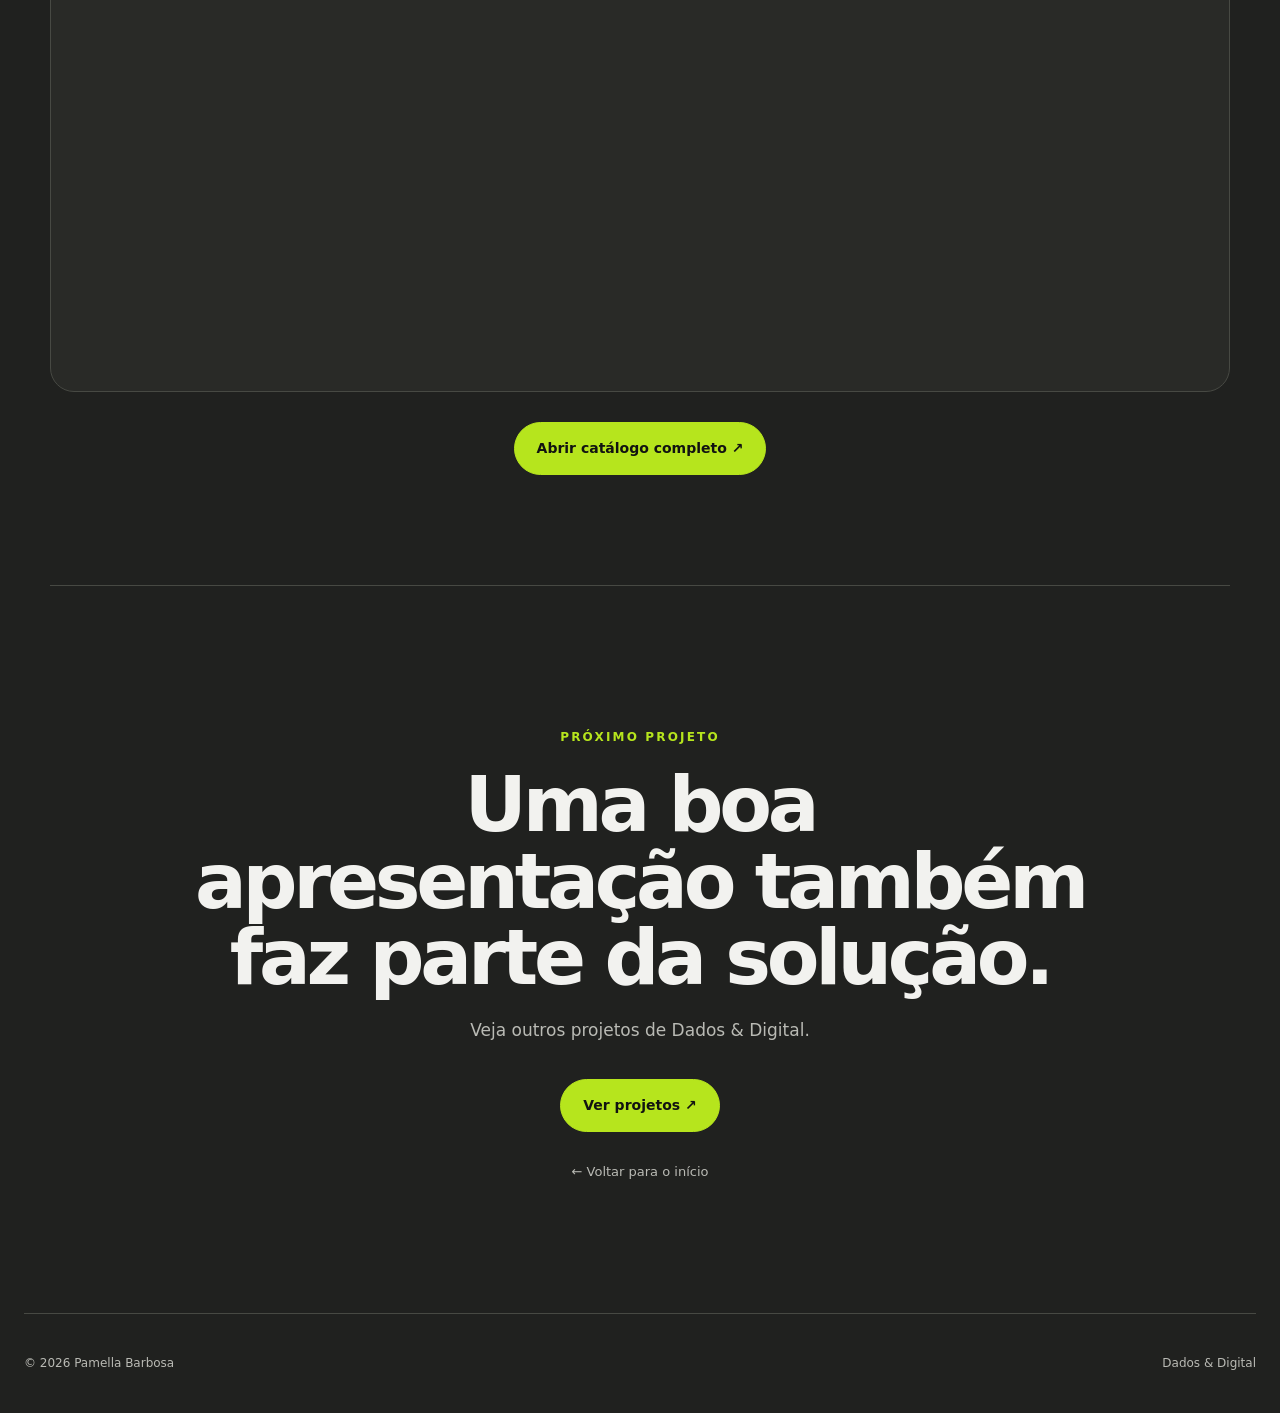
==== commit 63edb729: "Update case-catalogo.html" ====
--- a/case-catalogo.html
+++ b/case-catalogo.html
@@ -18,6 +18,7 @@
 
   <link rel="stylesheet" href="case-catalogo.css">
 </head>
+
 
 <body>
 
@@ -347,56 +348,49 @@
             visualizar possibilidades antes de solicitar sua encomenda.
           </p>
 
+          <p>
+            A apresentação combina imagens das peças com informações
+            objetivas, permitindo que o cliente identifique o modelo
+            desejado e tenha uma primeira referência de tamanho.
+          </p>
+
         </div>
 
       </div>
 
 
       <!-- =================================================
-           PREVIEW DO CATÁLOGO
+           IMAGENS DO CATÁLOGO
            ================================================= -->
 
-      <div class="catalog-preview">
-
-        <div class="catalog-frame">
-
-          <div class="catalog-top">
-            <span>CATÁLOGO DIGITAL</span>
-            <span>CASE 03</span>
-          </div>
-
-          <div class="catalog-content">
-
-            <span class="catalog-number">01</span>
-
-            <h3>
-              Alguns modelos
-            </h3>
-
-            <p>
-              Cristo · Sagrada Família · São Miguel
-            </p>
-
-          </div>
-
-        </div>
-
-
-        <div class="catalog-info">
-
-          <span>PROJETO REAL</span>
-
-          <h3>
-            Catálogo desenvolvido para o
-            Ateliê Santa Teresa de Calcutá.
-          </h3>
-
-          <p>
-            As imagens utilizadas no catálogo apresentam modelos
-            de referência e auxiliam o cliente na escolha da peça.
-          </p>
-
-        </div>
+      <div class="catalog-shots">
+
+        <figure class="catalog-shot">
+
+          <img
+            src="assets/catalogo-capa.png"
+            alt="Capa do catálogo digital do Ateliê Santa Teresa de Calcutá"
+          >
+
+          <figcaption>
+            Capa e identidade visual do catálogo.
+          </figcaption>
+
+        </figure>
+
+
+        <figure class="catalog-shot">
+
+          <img
+            src="assets/catalogo-modelos.png"
+            alt="Página do catálogo apresentando modelos de peças religiosas"
+          >
+
+          <figcaption>
+            Organização visual dos modelos e informações de referência.
+          </figcaption>
+
+        </figure>
 
       </div>
 
@@ -545,5 +539,6 @@
 
   </footer>
 
+
 </body>
 </html>
--- a/case-catalogo.css
+++ b/case-catalogo.css
@@ -624,11 +624,6 @@
     min-height: 430px;
   }
 
-  .process-item {
-    grid-template-columns: 60px 1fr;
-    gap: 20px;
-  }
-
   .catalog-embed {
     height: 500px;
   }
